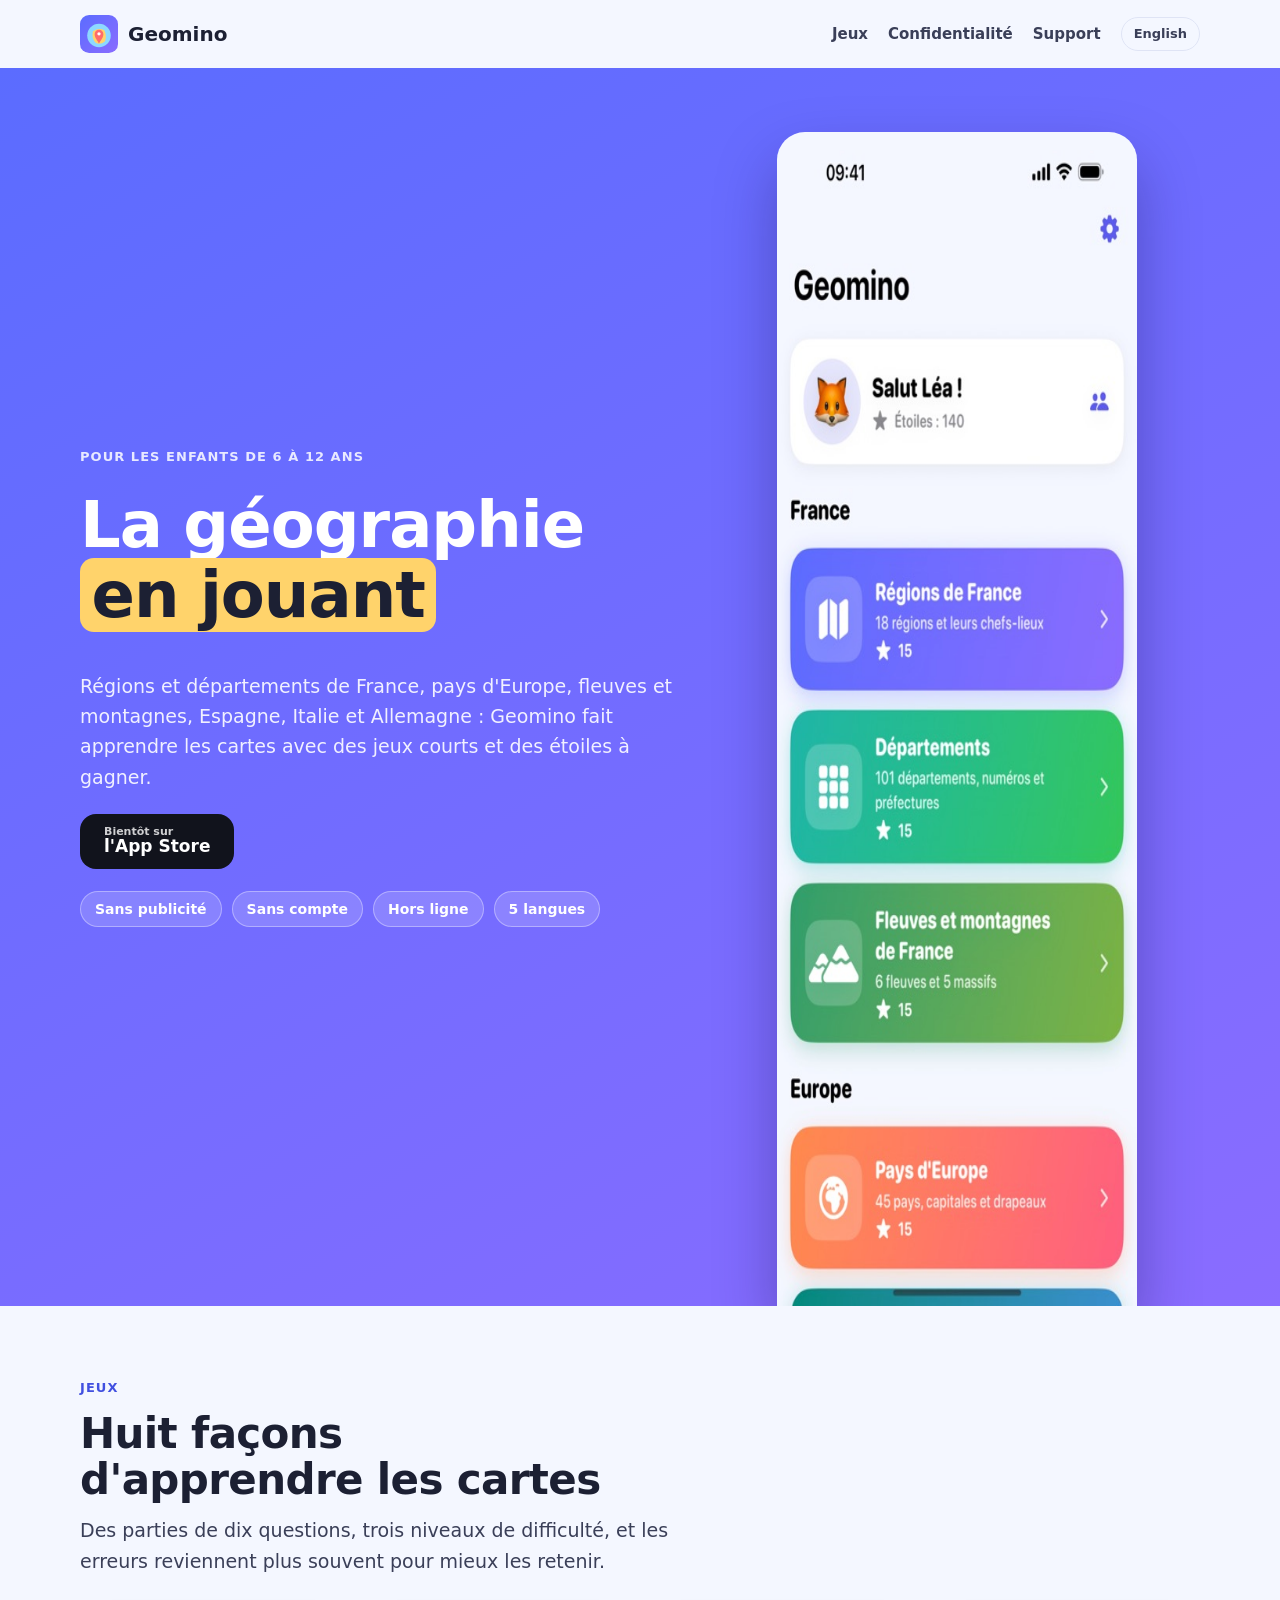
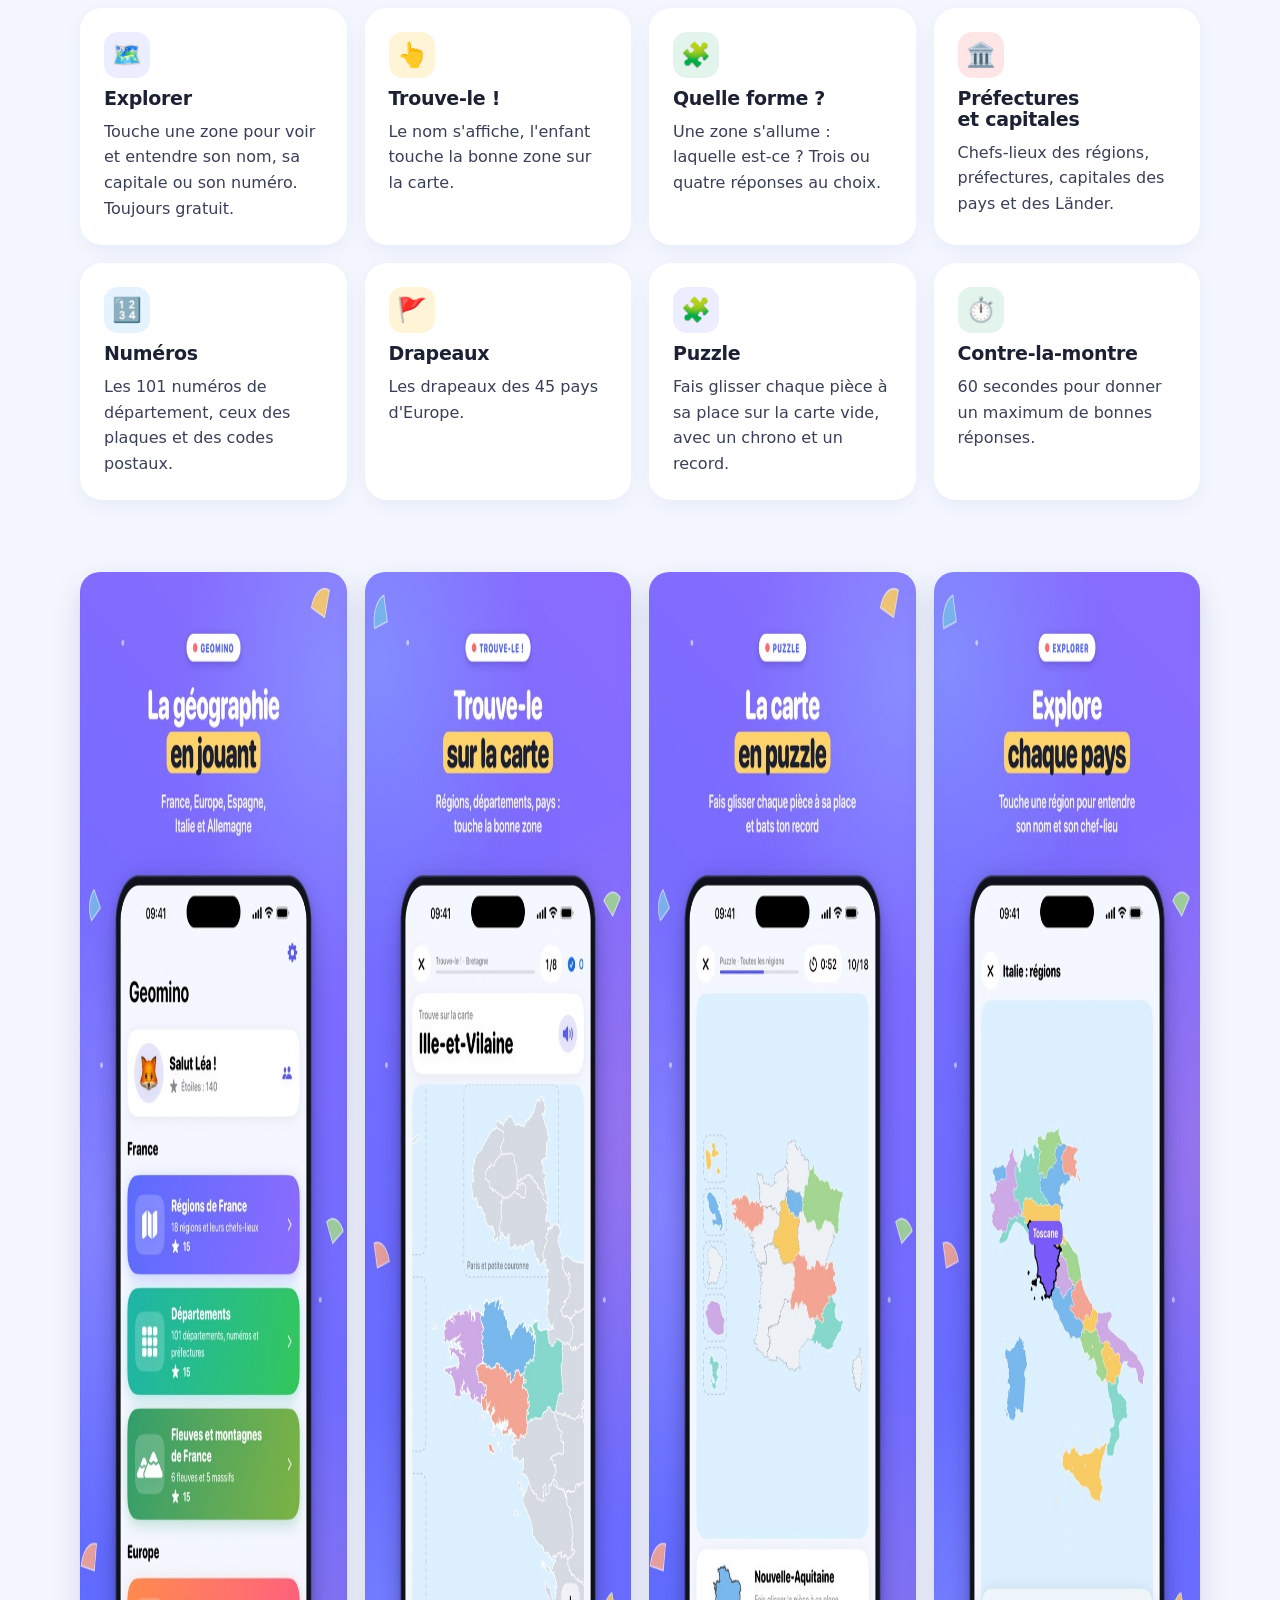
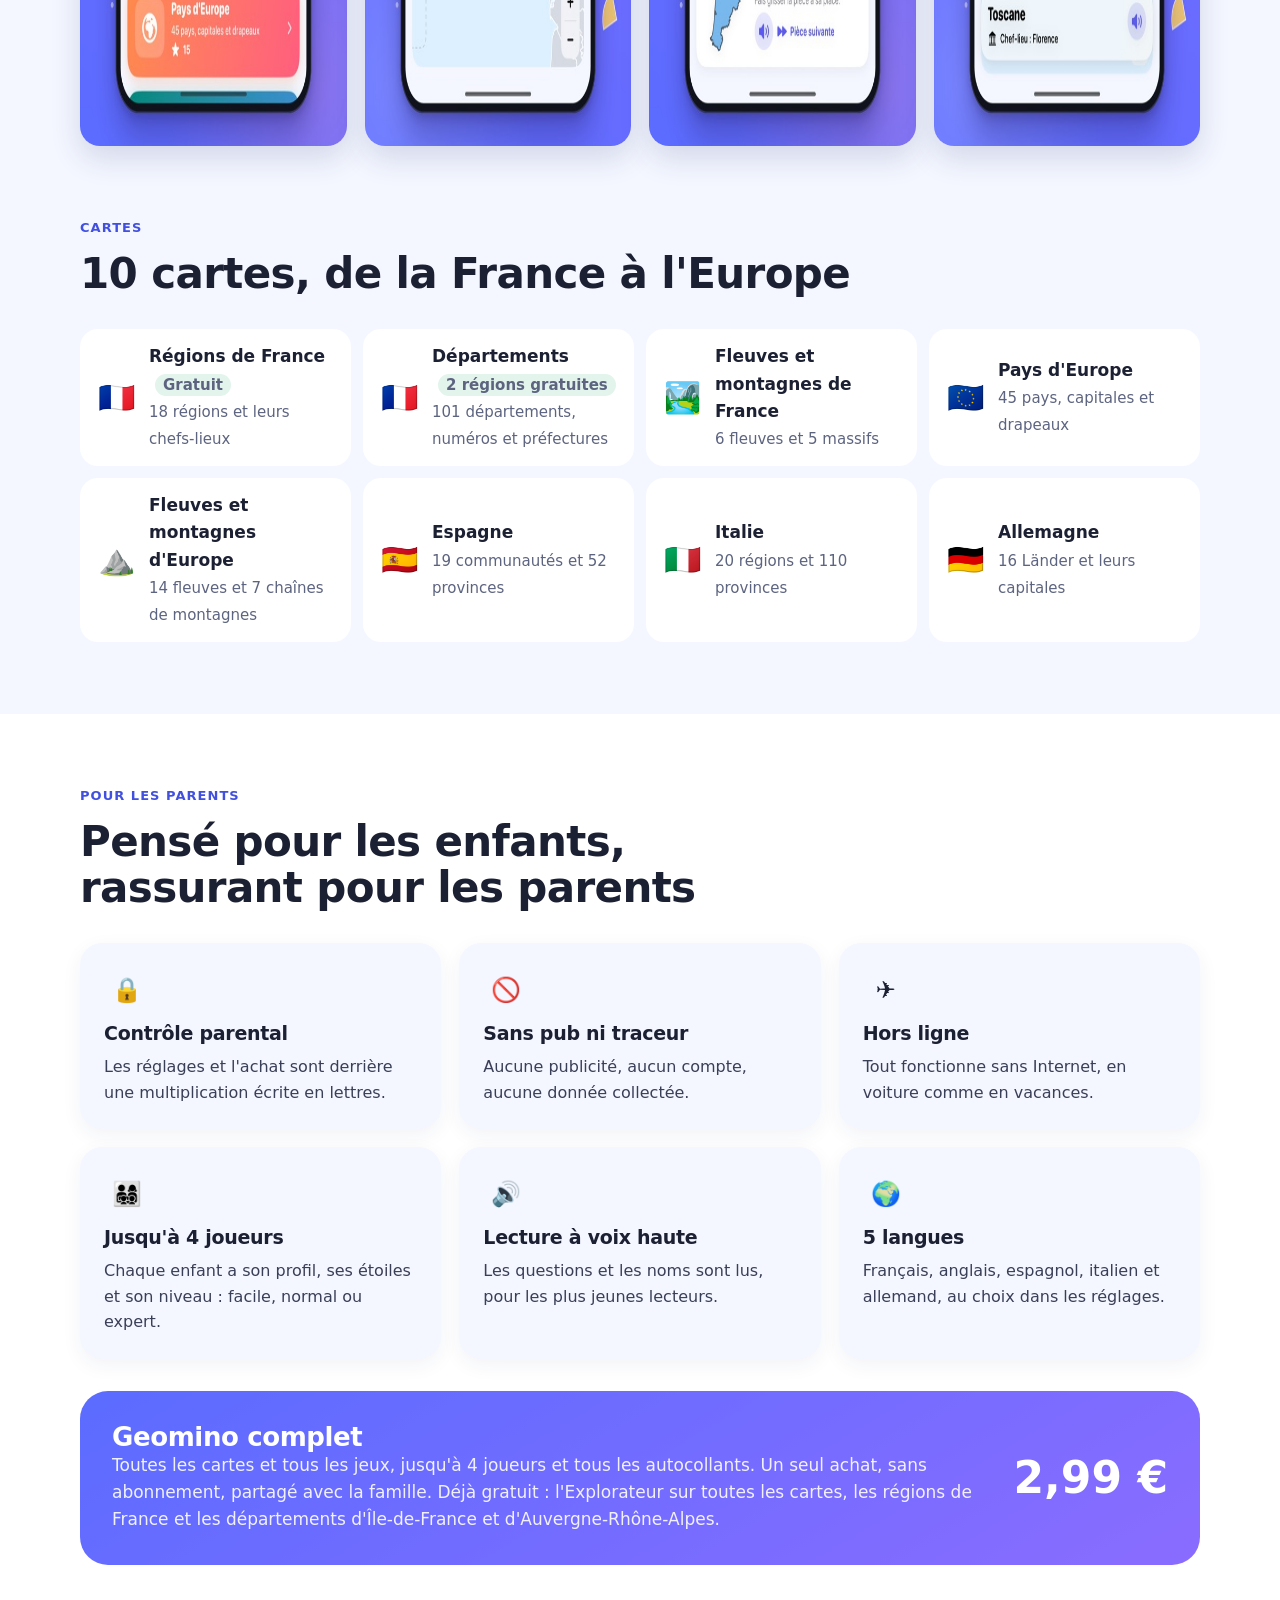
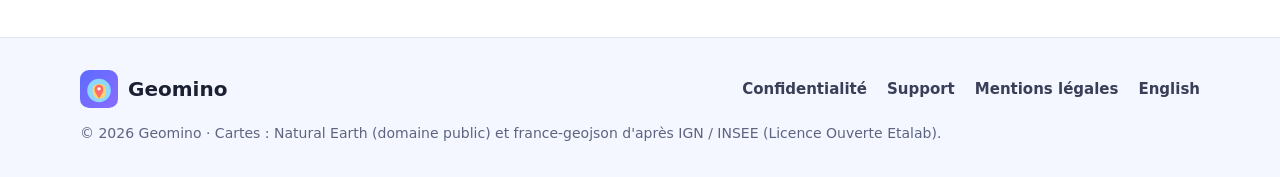
==== index.html @ 77893e85 "Geomino website: home, privacy policy and support (FR + EN)" ====
<!doctype html>
<html lang="fr">
<head>
  <meta charset="utf-8">
  <meta name="viewport" content="width=device-width, initial-scale=1">
  <title>Geomino — La géographie en jouant</title>
  <meta name="description" content="Geomino, le jeu de géographie pour les enfants de 6 à 12 ans : régions, départements, pays d'Europe, fleuves et montagnes. Sans publicité, sans compte, hors ligne.">
  <meta name="theme-color" content="#5B6CFF">
  <link rel="icon" href="./assets/favicon.svg" type="image/svg+xml">
  <link rel="canonical" href="https://sofienazzouz.github.io/geomino-website/">
  <link rel="alternate" hreflang="en" href="https://sofienazzouz.github.io/geomino-website/en/">
  <link rel="stylesheet" href="./styles.css">
</head>
<body>
<a class="skip" href="#contenu">Aller au contenu</a>
<header class="site-header">
  <div class="wrap">
    <a class="brand" href="./"><svg class="logo" viewBox="0 0 100 100" aria-hidden="true"><defs><linearGradient id="g1" x1="0" y1="0" x2="1" y2="1"><stop offset="0" stop-color="#5B6CFF"/><stop offset="1" stop-color="#8A6CFF"/></linearGradient></defs><rect width="100" height="100" rx="24" fill="url(#g1)"/><circle cx="50" cy="54" r="31" fill="#8DD8FF"/><path d="M34 43 Q49 33 64 40 Q71 54 66 69 Q55 79 42 74 Q30 63 34 43Z" fill="#FFD36B"/><path d="M50 75 C46 67 38.5 60.5 38.5 50 A11.5 11.5 0 1 1 61.5 50 C61.5 60.5 54 67 50 75Z" fill="#FF6B6B"/><circle cx="50" cy="49.5" r="4.3" fill="#fff"/></svg>Geomino</a>
    <nav class="site-nav" aria-label="Navigation principale">
      <a href="./#jeux">Jeux</a>
      <a href="./privacy/">Confidentialité</a>
      <a href="./support/">Support</a>
      <a class="lang" href="./en/" hreflang="en" lang="en">English</a>
    </nav>
  </div>
</header>
<main id="contenu">
<section class="hero">
  <div class="wrap">
    <div class="hero-text">
      <p class="eyebrow" style="color:#fff;opacity:.85">Pour les enfants de 6 à 12 ans</p>
      <h1>La géographie <mark>en jouant</mark></h1>
      <p class="lead">Régions et départements de France, pays d'Europe, fleuves et montagnes, Espagne, Italie et Allemagne : Geomino fait apprendre les cartes avec des jeux courts et des étoiles à gagner.</p>
      <!-- TODO: after the release, replace with <a class="btn btn-store" href="https://apps.apple.com/app/id6835195947"> -->
      <span class="btn btn-store"><span><small>Bientôt sur</small>l'App Store</span></span>
      <div class="badges"><span class="badge">Sans publicité</span><span class="badge">Sans compte</span><span class="badge">Hors ligne</span><span class="badge">5 langues</span></div>
    </div>
    <div class="hero-shot"><img src="./assets/screens/fr-hero.jpg" alt="Écran d'accueil de Geomino avec les cartes de France et d'Europe" width="540" height="1174"></div>
  </div>
</section>
<section class="section" id="jeux">
  <div class="wrap">
    <div class="section-head"><p class="eyebrow">Jeux</p><h2>Huit façons d'apprendre les cartes</h2>
      <p class="lead">Des parties de dix questions, trois niveaux de difficulté, et les erreurs reviennent plus souvent pour mieux les retenir.</p></div>
    <div class="grid"><div class="card"><span class="icon" style="background:#ECEEFF" aria-hidden="true">🗺️</span><h3>Explorer</h3><p>Touche une zone pour voir et entendre son nom, sa capitale ou son numéro. Toujours gratuit.</p></div><div class="card"><span class="icon" style="background:#FFF4D6" aria-hidden="true">👆</span><h3>Trouve-le !</h3><p>Le nom s'affiche, l'enfant touche la bonne zone sur la carte.</p></div><div class="card"><span class="icon" style="background:#E3F4EC" aria-hidden="true">🧩</span><h3>Quelle forme ?</h3><p>Une zone s'allume : laquelle est-ce ? Trois ou quatre réponses au choix.</p></div><div class="card"><span class="icon" style="background:#FFE6E6" aria-hidden="true">🏛️</span><h3>Préfectures et capitales</h3><p>Chefs-lieux des régions, préfectures, capitales des pays et des Länder.</p></div><div class="card"><span class="icon" style="background:#E5F3FF" aria-hidden="true">🔢</span><h3>Numéros</h3><p>Les 101 numéros de département, ceux des plaques et des codes postaux.</p></div><div class="card"><span class="icon" style="background:#FFF4D6" aria-hidden="true">🚩</span><h3>Drapeaux</h3><p>Les drapeaux des 45 pays d'Europe.</p></div><div class="card"><span class="icon" style="background:#ECEEFF" aria-hidden="true">🧩</span><h3>Puzzle</h3><p>Fais glisser chaque pièce à sa place sur la carte vide, avec un chrono et un record.</p></div><div class="card"><span class="icon" style="background:#E3F4EC" aria-hidden="true">⏱️</span><h3>Contre-la-montre</h3><p>60 secondes pour donner un maximum de bonnes réponses.</p></div></div>
  </div>
</section>
<section class="section" style="padding-top:0">
  <div class="wrap">
    <div class="shots"><img src="./assets/screens/fr-01-home.jpg" alt="Accueil" width="540" height="1174" loading="lazy"><img src="./assets/screens/fr-02-find.jpg" alt="Jeu Trouve-le ! sur la Bretagne" width="540" height="1174" loading="lazy"><img src="./assets/screens/fr-04-puzzle.jpg" alt="Puzzle des régions de France" width="540" height="1174" loading="lazy"><img src="./assets/screens/fr-05-explore.jpg" alt="Explorer l'Italie : la Toscane et son chef-lieu" width="540" height="1174" loading="lazy"></div>
  </div>
</section>
<section class="section" style="padding-top:0">
  <div class="wrap">
    <div class="section-head"><p class="eyebrow">Cartes</p><h2>10 cartes, de la France à l'Europe</h2></div>
    <div class="maps"><div class="map"><span class="flag" aria-hidden="true">🇫🇷</span><div><strong>Régions de France <span class=free>Gratuit</span></strong><span>18 régions et leurs chefs-lieux</span></div></div><div class="map"><span class="flag" aria-hidden="true">🇫🇷</span><div><strong>Départements <span class=free>2 régions gratuites</span></strong><span>101 départements, numéros et préfectures</span></div></div><div class="map"><span class="flag" aria-hidden="true">🏞️</span><div><strong>Fleuves et montagnes de France</strong><span>6 fleuves et 5 massifs</span></div></div><div class="map"><span class="flag" aria-hidden="true">🇪🇺</span><div><strong>Pays d'Europe</strong><span>45 pays, capitales et drapeaux</span></div></div><div class="map"><span class="flag" aria-hidden="true">⛰️</span><div><strong>Fleuves et montagnes d'Europe</strong><span>14 fleuves et 7 chaînes de montagnes</span></div></div><div class="map"><span class="flag" aria-hidden="true">🇪🇸</span><div><strong>Espagne</strong><span>19 communautés et 52 provinces</span></div></div><div class="map"><span class="flag" aria-hidden="true">🇮🇹</span><div><strong>Italie</strong><span>20 régions et 110 provinces</span></div></div><div class="map"><span class="flag" aria-hidden="true">🇩🇪</span><div><strong>Allemagne</strong><span>16 Länder et leurs capitales</span></div></div></div>
  </div>
</section>
<section class="section parents" id="parents">
  <div class="wrap">
    <div class="section-head"><p class="eyebrow">Pour les parents</p><h2>Pensé pour les enfants, rassurant pour les parents</h2></div>
    <div class="grid grid-3"><div class="card" style="background:var(--bg)"><span class="icon" aria-hidden="true">🔒</span><h3>Contrôle parental</h3><p>Les réglages et l'achat sont derrière une multiplication écrite en lettres.</p></div><div class="card" style="background:var(--bg)"><span class="icon" aria-hidden="true">🚫</span><h3>Sans pub ni traceur</h3><p>Aucune publicité, aucun compte, aucune donnée collectée.</p></div><div class="card" style="background:var(--bg)"><span class="icon" aria-hidden="true">✈️</span><h3>Hors ligne</h3><p>Tout fonctionne sans Internet, en voiture comme en vacances.</p></div><div class="card" style="background:var(--bg)"><span class="icon" aria-hidden="true">👨‍👩‍👧‍👦</span><h3>Jusqu'à 4 joueurs</h3><p>Chaque enfant a son profil, ses étoiles et son niveau : facile, normal ou expert.</p></div><div class="card" style="background:var(--bg)"><span class="icon" aria-hidden="true">🔊</span><h3>Lecture à voix haute</h3><p>Les questions et les noms sont lus, pour les plus jeunes lecteurs.</p></div><div class="card" style="background:var(--bg)"><span class="icon" aria-hidden="true">🌍</span><h3>5 langues</h3><p>Français, anglais, espagnol, italien et allemand, au choix dans les réglages.</p></div></div>
    <div class="price">
      <div><h3 style="font-size:26px">Geomino complet</h3><p>Toutes les cartes et tous les jeux, jusqu'à 4 joueurs et tous les autocollants. Un seul achat, sans abonnement, partagé avec la famille. Déjà gratuit : l'Explorateur sur toutes les cartes, les régions de France et les départements d'Île-de-France et d'Auvergne-Rhône-Alpes.</p></div>
      <strong>2,99 €</strong>
    </div>
  </div>
</section>
</main>
<footer class="footer">
  <div class="wrap">
    <a class="brand" href="./"><svg class="logo" viewBox="0 0 100 100" aria-hidden="true"><defs><linearGradient id="g2" x1="0" y1="0" x2="1" y2="1"><stop offset="0" stop-color="#5B6CFF"/><stop offset="1" stop-color="#8A6CFF"/></linearGradient></defs><rect width="100" height="100" rx="24" fill="url(#g2)"/><circle cx="50" cy="54" r="31" fill="#8DD8FF"/><path d="M34 43 Q49 33 64 40 Q71 54 66 69 Q55 79 42 74 Q30 63 34 43Z" fill="#FFD36B"/><path d="M50 75 C46 67 38.5 60.5 38.5 50 A11.5 11.5 0 1 1 61.5 50 C61.5 60.5 54 67 50 75Z" fill="#FF6B6B"/><circle cx="50" cy="49.5" r="4.3" fill="#fff"/></svg>Geomino</a>
    <nav aria-label="Liens de bas de page">
      <a href="./privacy/">Confidentialité</a>
      <a href="./support/">Support</a>
      <a href="./support/#mentions">Mentions légales</a>
      <a href="./en/" hreflang="en" lang="en">English</a>
    </nav>
    <p class="disclaimer">© 2026 Geomino · Cartes : Natural Earth (domaine public) et france-geojson d'après IGN / INSEE (Licence Ouverte Etalab).</p>
  </div>
</footer>
</body>
</html>
---- styles.css ----
/* Geomino — same colours as the app (Theme.swift, SplashView.swift): purple gradient, sky-blue globe,
   yellow land, red pin. System rounded font (like the app's .fontDesign(.rounded)): no web font, no third party. */
:root {
  --bg: #F4F7FF;
  --surface: #FFFFFF;
  --border: #DFE4F5;
  --text: #1C2033;
  --body: #3A3F58;
  --muted: #5D6480;
  --purple: #5B6CFF;
  --purple-2: #8A6CFF;
  --purple-text: #4150E0;
  --purple-soft: #ECEEFF;
  --sky: #8DD8FF;
  --land: #FFD36B;
  --pin: #FF6B6B;
  --green: #A2D691;
  --radius: 22px;
  --font: ui-rounded, "SF Pro Rounded", "Nunito", "Varela Round", system-ui, -apple-system, "Segoe UI", sans-serif;
  color-scheme: light;
}

* { box-sizing: border-box; }
html { scroll-behavior: smooth; -webkit-text-size-adjust: 100%; }
body { margin: 0; background: var(--bg); color: var(--text); font-family: var(--font); font-size: 17px; line-height: 1.6; }
img, svg { display: block; max-width: 100%; }
a { color: var(--purple-text); text-underline-offset: 3px; }
a:hover { color: var(--text); }
:focus-visible { outline: 3px solid var(--purple); outline-offset: 3px; border-radius: 6px; }
@media (prefers-reduced-motion: reduce) { html { scroll-behavior: auto; } }

.wrap { width: min(1120px, 100% - 32px); margin-inline: auto; }
.skip { position: absolute; left: -999px; top: 8px; background: var(--surface); padding: 8px 14px; border-radius: 10px; z-index: 10; }
.skip:focus { left: 16px; }

h1, h2, h3 { line-height: 1.1; letter-spacing: -0.015em; margin: 0; text-wrap: balance; font-weight: 800; }
h1 { font-size: clamp(38px, 6vw, 64px); }
h2 { font-size: clamp(28px, 4vw, 42px); }
h3 { font-size: 19px; }
p { margin: 0; }
.eyebrow { font-size: 13px; font-weight: 800; letter-spacing: 0.08em; text-transform: uppercase; color: var(--purple-text); }
.lead { font-size: 19px; color: var(--body); max-width: 34em; }
.muted { color: var(--muted); }

/* Header */
.site-header { position: sticky; top: 0; z-index: 5; background: rgba(244, 247, 255, 0.94); backdrop-filter: blur(10px); }
.site-header .wrap { min-height: 68px; display: flex; align-items: center; gap: 16px; flex-wrap: wrap; }
.brand { display: inline-flex; align-items: center; gap: 10px; font-weight: 800; font-size: 20px; color: var(--text); text-decoration: none; }
.brand:hover { color: var(--text); }
.logo { width: 38px; height: 38px; flex: none; }
.site-nav { display: flex; gap: 4px 20px; align-items: center; margin-left: auto; flex-wrap: wrap; }
.site-nav a { color: var(--body); text-decoration: none; font-size: 15px; font-weight: 700; padding: 10px 0; }
.site-nav a:hover, .site-nav a[aria-current="page"] { color: var(--text); text-decoration: underline; text-decoration-color: var(--land); text-decoration-thickness: 4px; text-underline-offset: 6px; }
.site-nav a.lang { border: 1px solid var(--border); border-radius: 999px; padding: 6px 12px; font-size: 13px; }
.site-nav a.lang:hover { text-decoration: none; background: var(--surface); }

/* Hero: the purple of the app icon */
.hero { background: linear-gradient(150deg, var(--purple), var(--purple-2)); color: #fff; overflow: hidden; }
.hero .wrap { display: grid; grid-template-columns: 1.1fr 0.9fr; gap: 40px; align-items: center; padding-block: 64px 0; }
.hero h1 { color: #fff; }
.hero h1 mark { background: var(--land); color: var(--text); border-radius: 14px; padding: 0 0.18em; box-decoration-break: clone; -webkit-box-decoration-break: clone; }
.hero .lead { color: rgba(255, 255, 255, 0.9); margin-top: 18px; }
.hero-text { display: flex; flex-direction: column; gap: 22px; padding-bottom: 64px; min-width: 0; }
.hero-shot { align-self: end; justify-self: center; width: min(360px, 100%); }
.hero-shot img { border-radius: 28px 28px 0 0; box-shadow: 0 30px 60px rgba(26, 18, 80, 0.35); }
.badges { display: flex; flex-wrap: wrap; gap: 10px; }
.badge { background: rgba(255, 255, 255, 0.16); border: 1px solid rgba(255, 255, 255, 0.35); border-radius: 999px; padding: 6px 14px; font-size: 14px; font-weight: 700; }

.btn { display: inline-flex; align-items: center; justify-content: center; gap: 10px; min-height: 52px; padding: 12px 24px; border-radius: 16px; font-weight: 800; font-size: 17px; text-decoration: none; border: 0; }
.btn-store { background: #11131C; color: #fff; align-self: flex-start; }
.btn-store small { display: block; font-size: 11px; font-weight: 600; opacity: 0.8; line-height: 1; }
.btn-store span { line-height: 1.15; text-align: left; }
.btn-store:hover { color: #fff; background: #000; }
.btn-primary { background: var(--purple); color: #fff; }
.btn-primary:hover { background: var(--purple-text); color: #fff; }

/* Sections */
.section { padding-block: 72px; }
.section-head { display: flex; flex-direction: column; gap: 12px; margin-bottom: 32px; max-width: 46em; }
.grid { display: grid; gap: 18px; grid-template-columns: repeat(auto-fill, minmax(240px, 1fr)); }
.grid-3 { grid-template-columns: repeat(auto-fill, minmax(300px, 1fr)); }
.card { background: var(--surface); border-radius: var(--radius); padding: 24px; display: flex; flex-direction: column; gap: 10px; box-shadow: 0 6px 20px rgba(40, 50, 120, 0.06); min-width: 0; }
.card .icon { width: 46px; height: 46px; border-radius: 14px; display: grid; place-items: center; font-size: 24px; }
.card p { color: var(--body); font-size: 16px; }

.maps { display: grid; gap: 12px; grid-template-columns: repeat(auto-fill, minmax(260px, 1fr)); }
.map { display: flex; gap: 14px; align-items: center; background: var(--surface); border-radius: 18px; padding: 14px 18px; min-width: 0; }
.map .flag { font-size: 30px; flex: none; }
.map strong { display: block; }
.map span { color: var(--muted); font-size: 15px; }
.free { font-size: 12px; font-weight: 800; color: #17603F; background: #E3F4EC; border-radius: 999px; padding: 2px 8px; margin-left: 6px; white-space: nowrap; }

.shots { display: grid; gap: 18px; grid-template-columns: repeat(4, 1fr); }
.shots img { border-radius: 20px; box-shadow: 0 12px 30px rgba(40, 50, 120, 0.16); }

.parents { background: var(--surface); }
.price { display: grid; grid-template-columns: 1fr auto; gap: 24px; align-items: center; background: linear-gradient(150deg, var(--purple), var(--purple-2)); color: #fff; border-radius: 28px; padding: 32px; margin-top: 32px; }
.price strong { font-size: 44px; line-height: 1; }
.price p { color: rgba(255, 255, 255, 0.9); }

/* Text pages */
.page { padding-block: 48px 72px; max-width: 820px; display: flex; flex-direction: column; gap: 18px; }
.updated { color: var(--muted); font-size: 15px; }
.summary { background: var(--purple-soft); border-radius: var(--radius); padding: 22px 26px; }
.summary ul { margin: 8px 0 0; padding-left: 20px; }
.prose { display: flex; flex-direction: column; gap: 14px; }
.prose h2 { font-size: 24px; margin-top: 18px; }
.prose ul { margin: 0; padding-left: 22px; display: flex; flex-direction: column; gap: 6px; }
.prose p, .prose li { color: var(--body); }
.contact-card { background: var(--surface); border-radius: var(--radius); padding: 26px; display: flex; flex-direction: column; gap: 12px; align-items: flex-start; box-shadow: 0 6px 20px rgba(40, 50, 120, 0.06); }
.faq { display: flex; flex-direction: column; gap: 10px; }
.faq details { background: var(--surface); border-radius: 16px; padding: 14px 20px; }
.faq summary { cursor: pointer; font-weight: 800; }
.faq details p { margin-top: 10px; }

/* Footer */
.footer { border-top: 1px solid var(--border); padding-block: 32px; }
.footer .wrap { display: flex; flex-wrap: wrap; gap: 14px 28px; align-items: center; }
.footer nav { display: flex; flex-wrap: wrap; gap: 8px 20px; margin-left: auto; }
.footer nav a { color: var(--body); font-weight: 700; font-size: 15px; text-decoration: none; }
.footer nav a:hover { text-decoration: underline; }
.footer .disclaimer { width: 100%; color: var(--muted); font-size: 14px; }

@media (max-width: 860px) {
  .hero .wrap { grid-template-columns: 1fr; padding-top: 44px; }
  .hero-text { padding-bottom: 0; }
  .hero-shot { width: min(300px, 100%); }
  .shots { grid-template-columns: repeat(2, 1fr); }
  .price { grid-template-columns: 1fr; }
}
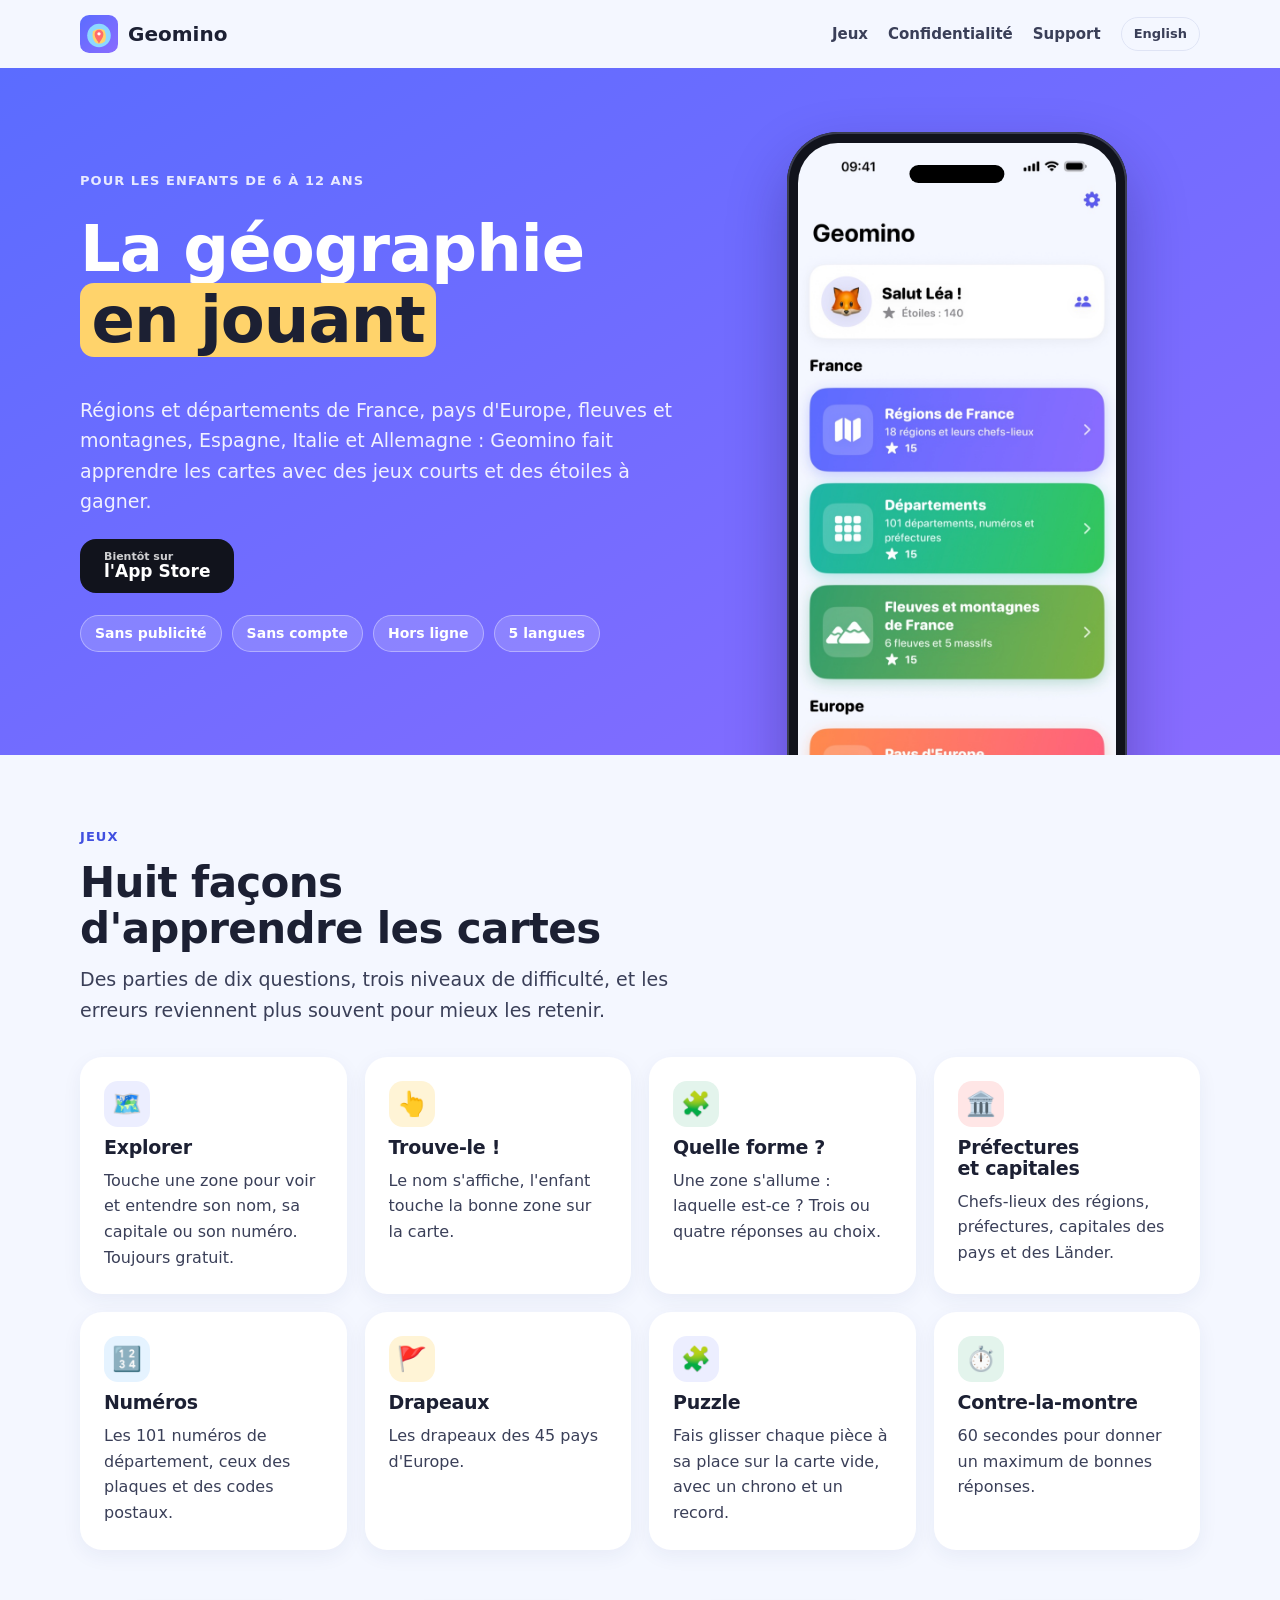
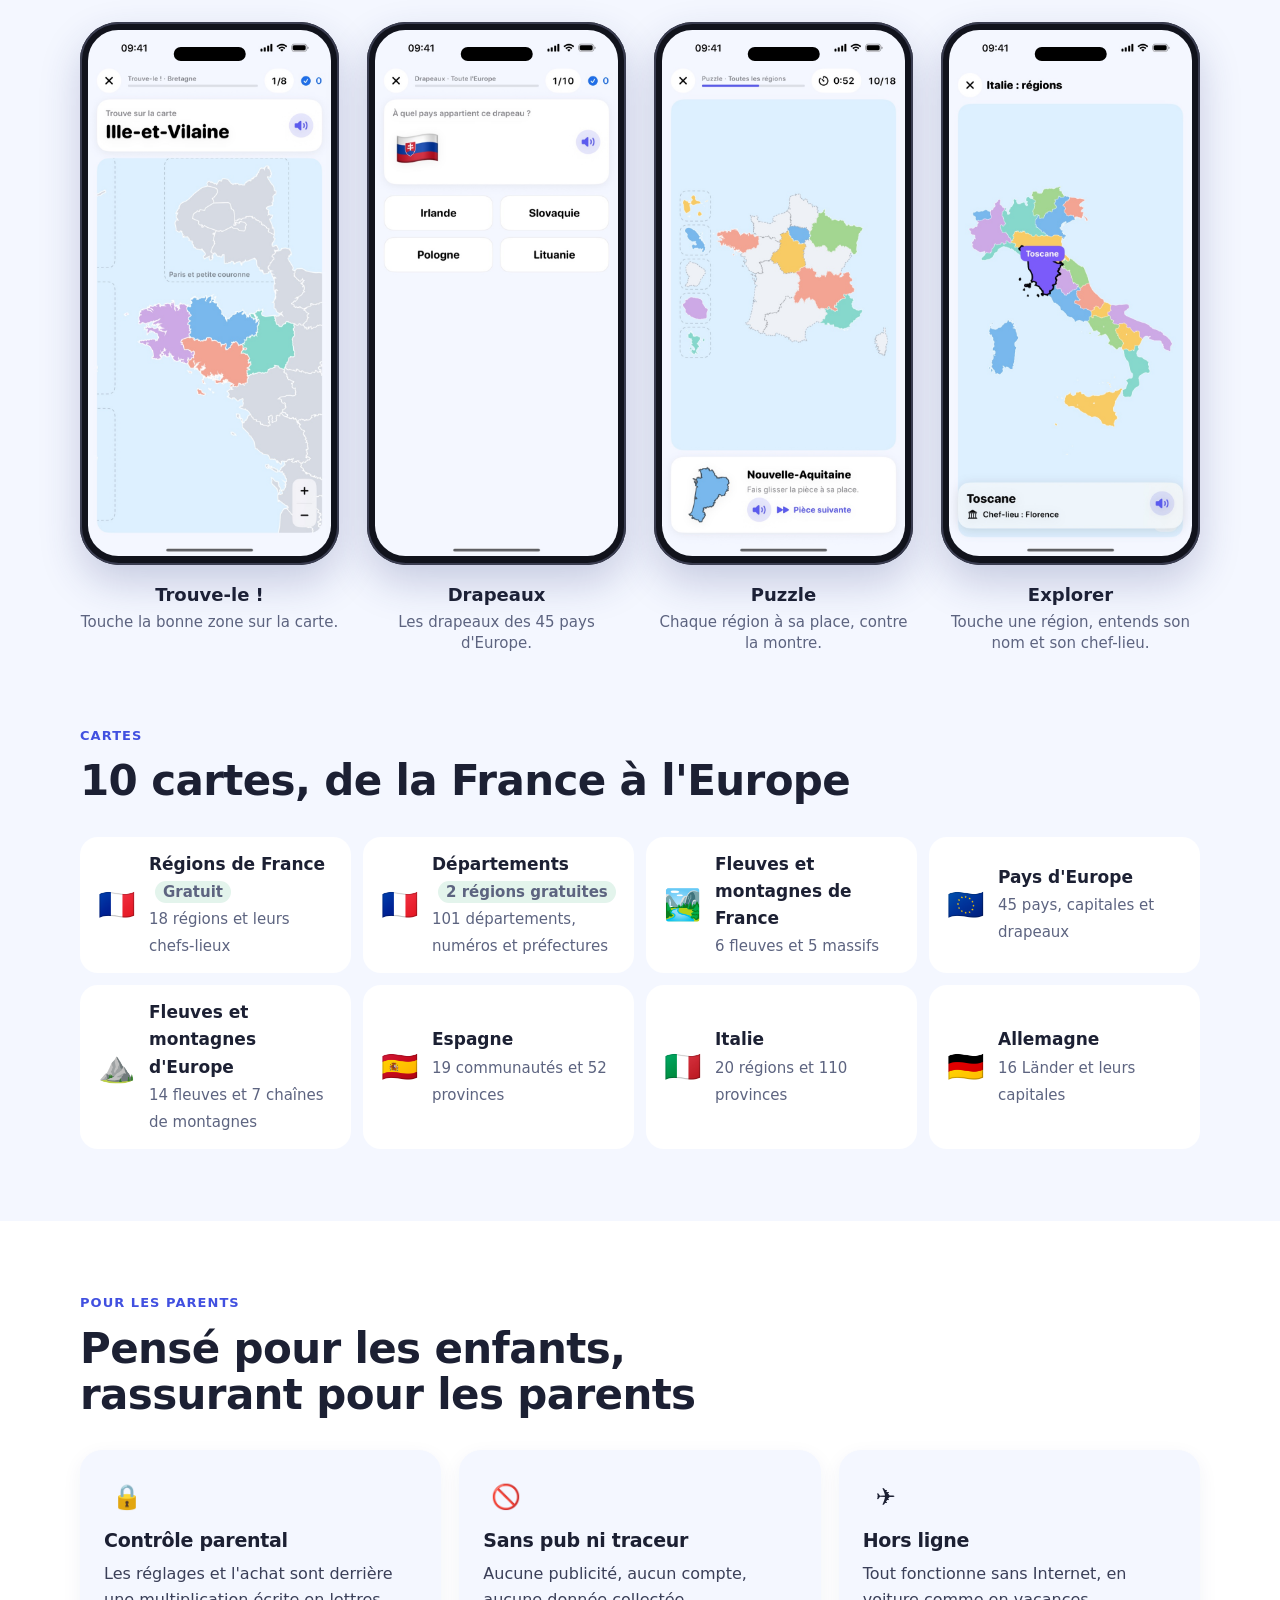
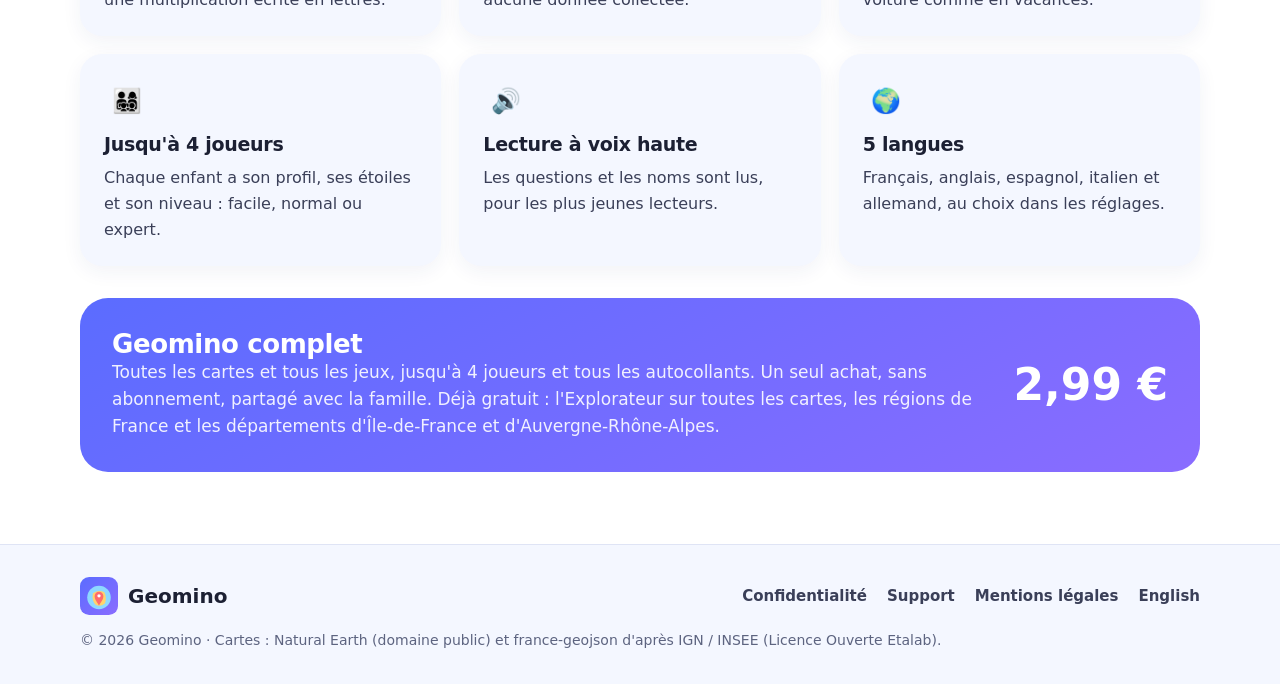
==== commit 930b3aeb: "Sharper screenshots: full-resolution app screens (720 px, Retina) in CSS phone frames with HTML capt" ====
--- a/index.html
+++ b/index.html
@@ -35,7 +35,7 @@
       <span class="btn btn-store"><span><small>Bientôt sur</small>l'App Store</span></span>
       <div class="badges"><span class="badge">Sans publicité</span><span class="badge">Sans compte</span><span class="badge">Hors ligne</span><span class="badge">5 langues</span></div>
     </div>
-    <div class="hero-shot"><img src="./assets/screens/fr-hero.jpg" alt="Écran d'accueil de Geomino avec les cartes de France et d'Europe" width="540" height="1174"></div>
+    <div class="hero-shot"><div class="device"><img src="./assets/screens/fr-01-home.jpg" alt="Écran d'accueil de Geomino avec les cartes de France et d'Europe" width="720" height="1564"></div></div>
   </div>
 </section>
 <section class="section" id="jeux">
@@ -47,7 +47,7 @@
 </section>
 <section class="section" style="padding-top:0">
   <div class="wrap">
-    <div class="shots"><img src="./assets/screens/fr-01-home.jpg" alt="Accueil" width="540" height="1174" loading="lazy"><img src="./assets/screens/fr-02-find.jpg" alt="Jeu Trouve-le ! sur la Bretagne" width="540" height="1174" loading="lazy"><img src="./assets/screens/fr-04-puzzle.jpg" alt="Puzzle des régions de France" width="540" height="1174" loading="lazy"><img src="./assets/screens/fr-05-explore.jpg" alt="Explorer l'Italie : la Toscane et son chef-lieu" width="540" height="1174" loading="lazy"></div>
+    <div class="shots"><figure class="shot"><div class="device"><img src="./assets/screens/fr-02-find.jpg" alt="Jeu Trouve-le ! sur la carte de Bretagne" width="720" height="1564" loading="lazy" decoding="async"></div><figcaption><strong>Trouve-le !</strong><span>Touche la bonne zone sur la carte.</span></figcaption></figure><figure class="shot"><div class="device"><img src="./assets/screens/fr-03-flags.jpg" alt="Quiz des drapeaux d'Europe" width="720" height="1564" loading="lazy" decoding="async"></div><figcaption><strong>Drapeaux</strong><span>Les drapeaux des 45 pays d'Europe.</span></figcaption></figure><figure class="shot"><div class="device"><img src="./assets/screens/fr-04-puzzle.jpg" alt="Puzzle des régions de France" width="720" height="1564" loading="lazy" decoding="async"></div><figcaption><strong>Puzzle</strong><span>Chaque région à sa place, contre la montre.</span></figcaption></figure><figure class="shot"><div class="device"><img src="./assets/screens/fr-05-explore.jpg" alt="Explorer l'Italie : la Toscane et son chef-lieu" width="720" height="1564" loading="lazy" decoding="async"></div><figcaption><strong>Explorer</strong><span>Touche une région, entends son nom et son chef-lieu.</span></figcaption></figure></div>
   </div>
 </section>
 <section class="section" style="padding-top:0">
--- a/styles.css
+++ b/styles.css
@@ -61,8 +61,12 @@
 .hero h1 mark { background: var(--land); color: var(--text); border-radius: 14px; padding: 0 0.18em; box-decoration-break: clone; -webkit-box-decoration-break: clone; }
 .hero .lead { color: rgba(255, 255, 255, 0.9); margin-top: 18px; }
 .hero-text { display: flex; flex-direction: column; gap: 22px; padding-bottom: 64px; min-width: 0; }
-.hero-shot { align-self: end; justify-self: center; width: min(360px, 100%); }
-.hero-shot img { border-radius: 28px 28px 0 0; box-shadow: 0 30px 60px rgba(26, 18, 80, 0.35); }
+.hero-shot { align-self: end; justify-self: center; width: min(340px, 100%); margin-bottom: -90px; }
+
+/* An iPhone drawn in CSS around a real 1320 × 2868 capture (shown at 720 px wide, sharp on Retina screens). */
+.device { position: relative; background: #11131C; border-radius: 15% / 7%; padding: 3.2%; box-shadow: 0 28px 60px rgba(26, 18, 80, 0.32), inset 0 0 0 2px #3A3D50; }
+.device img { width: 100%; height: auto; border-radius: 12.5% / 5.8%; image-rendering: auto; }
+.device::after { content: ""; position: absolute; top: 4.6%; left: 50%; width: 28%; height: 2.6%; transform: translateX(-50%); background: #000; border-radius: 999px; }
 .badges { display: flex; flex-wrap: wrap; gap: 10px; }
 .badge { background: rgba(255, 255, 255, 0.16); border: 1px solid rgba(255, 255, 255, 0.35); border-radius: 999px; padding: 6px 14px; font-size: 14px; font-weight: 700; }
 
@@ -90,8 +94,12 @@
 .map span { color: var(--muted); font-size: 15px; }
 .free { font-size: 12px; font-weight: 800; color: #17603F; background: #E3F4EC; border-radius: 999px; padding: 2px 8px; margin-left: 6px; white-space: nowrap; }
 
-.shots { display: grid; gap: 18px; grid-template-columns: repeat(4, 1fr); }
-.shots img { border-radius: 20px; box-shadow: 0 12px 30px rgba(40, 50, 120, 0.16); }
+.shots { display: grid; gap: 28px; grid-template-columns: repeat(4, 1fr); }
+.shot { margin: 0; display: flex; flex-direction: column; gap: 16px; min-width: 0; }
+.shot .device { box-shadow: 0 18px 40px rgba(40, 50, 120, 0.22), inset 0 0 0 2px #3A3D50; }
+.shot figcaption { display: flex; flex-direction: column; gap: 2px; text-align: center; }
+.shot figcaption strong { font-size: 18px; }
+.shot figcaption span { color: var(--muted); font-size: 15px; line-height: 1.4; }
 
 .parents { background: var(--surface); }
 .price { display: grid; grid-template-columns: 1fr auto; gap: 24px; align-items: center; background: linear-gradient(150deg, var(--purple), var(--purple-2)); color: #fff; border-radius: 28px; padding: 32px; margin-top: 32px; }
@@ -124,7 +132,7 @@
 @media (max-width: 860px) {
   .hero .wrap { grid-template-columns: 1fr; padding-top: 44px; }
   .hero-text { padding-bottom: 0; }
-  .hero-shot { width: min(300px, 100%); }
+  .hero-shot { width: min(260px, 100%); margin-bottom: -60px; }
   .shots { grid-template-columns: repeat(2, 1fr); }
   .price { grid-template-columns: 1fr; }
 }
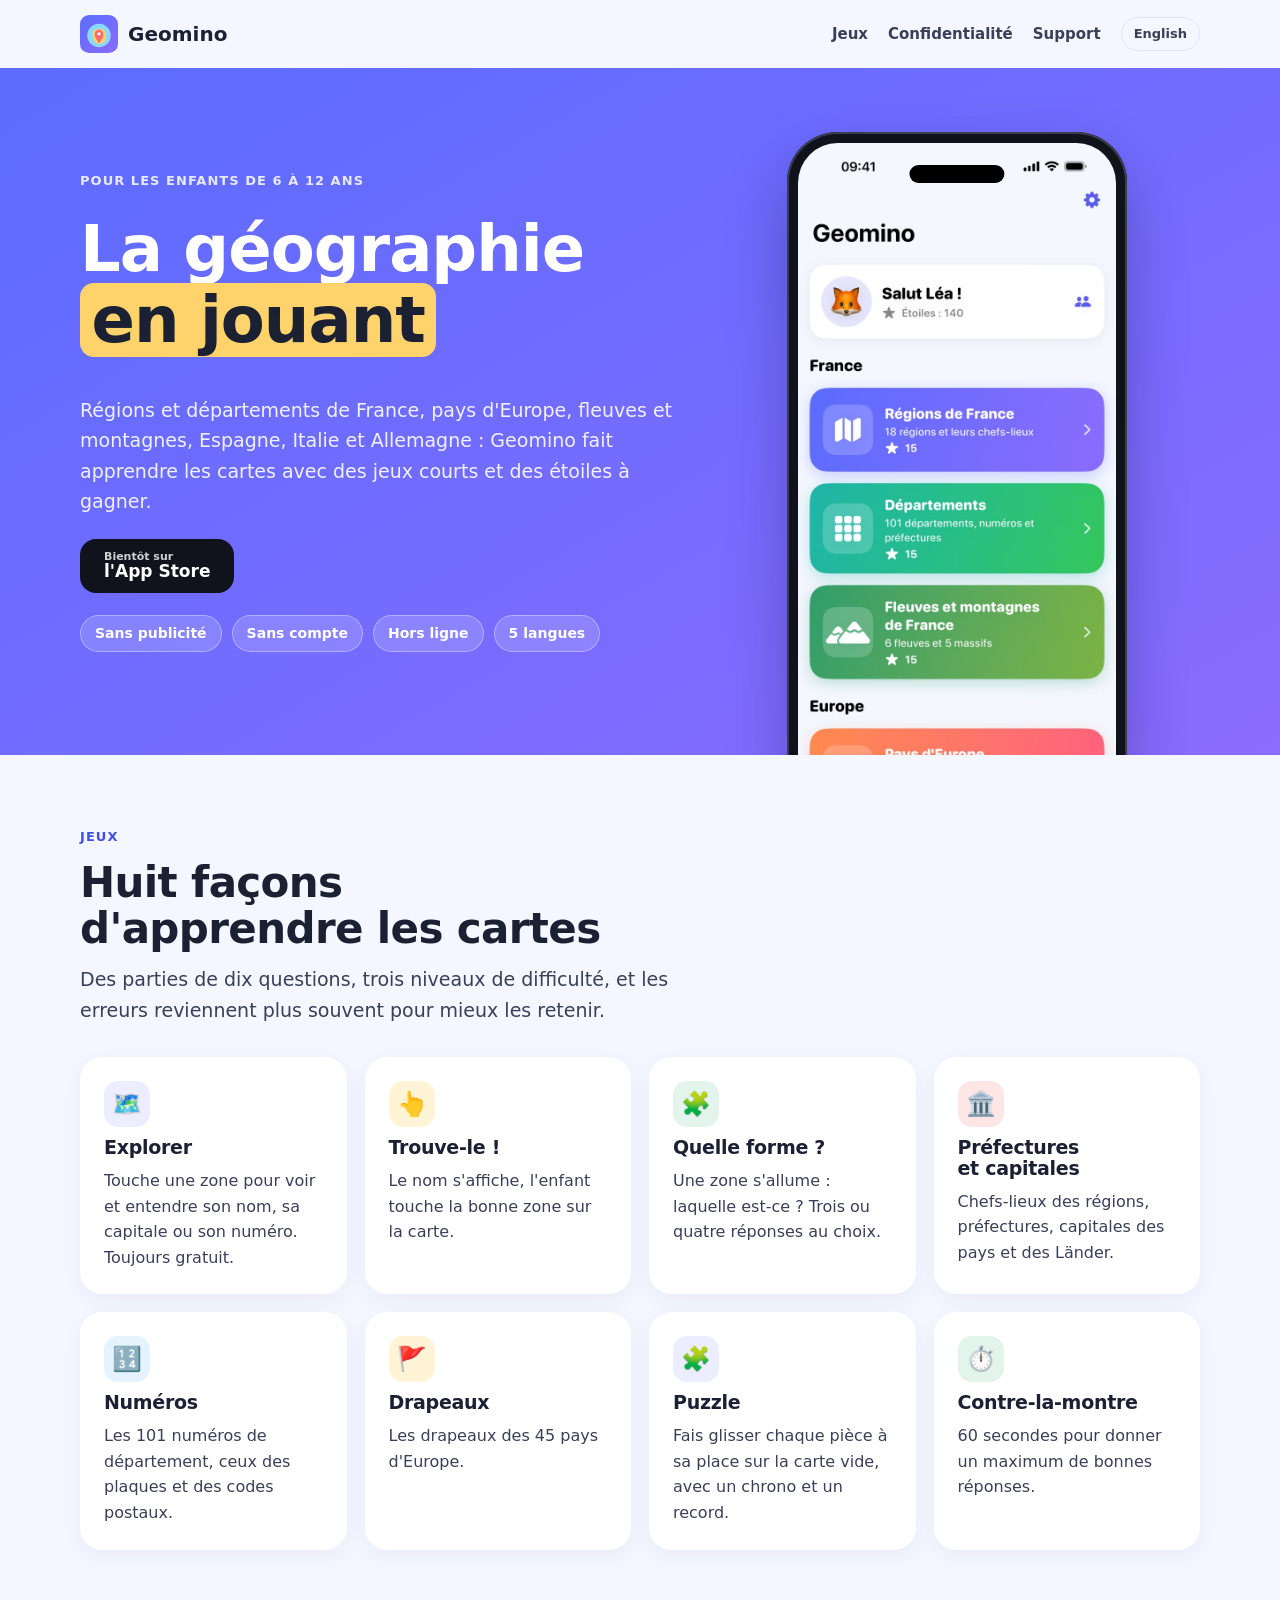
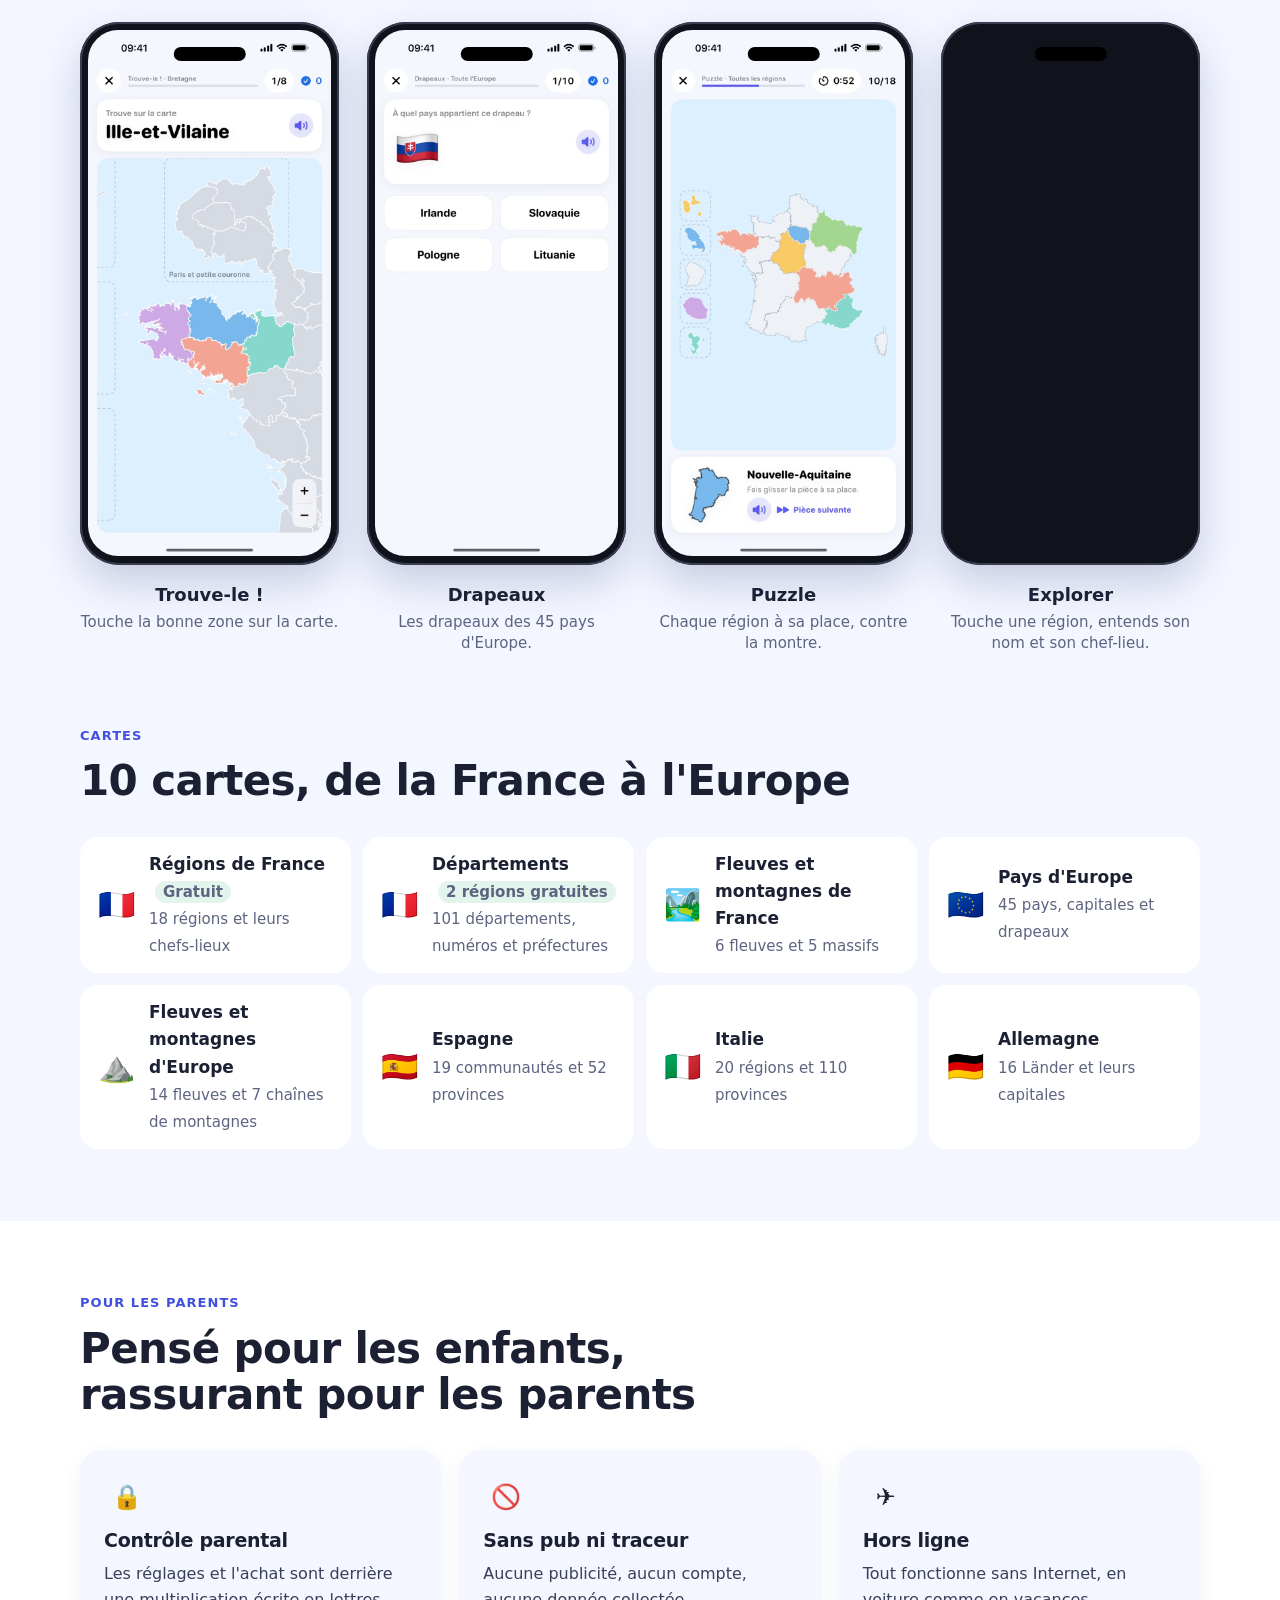
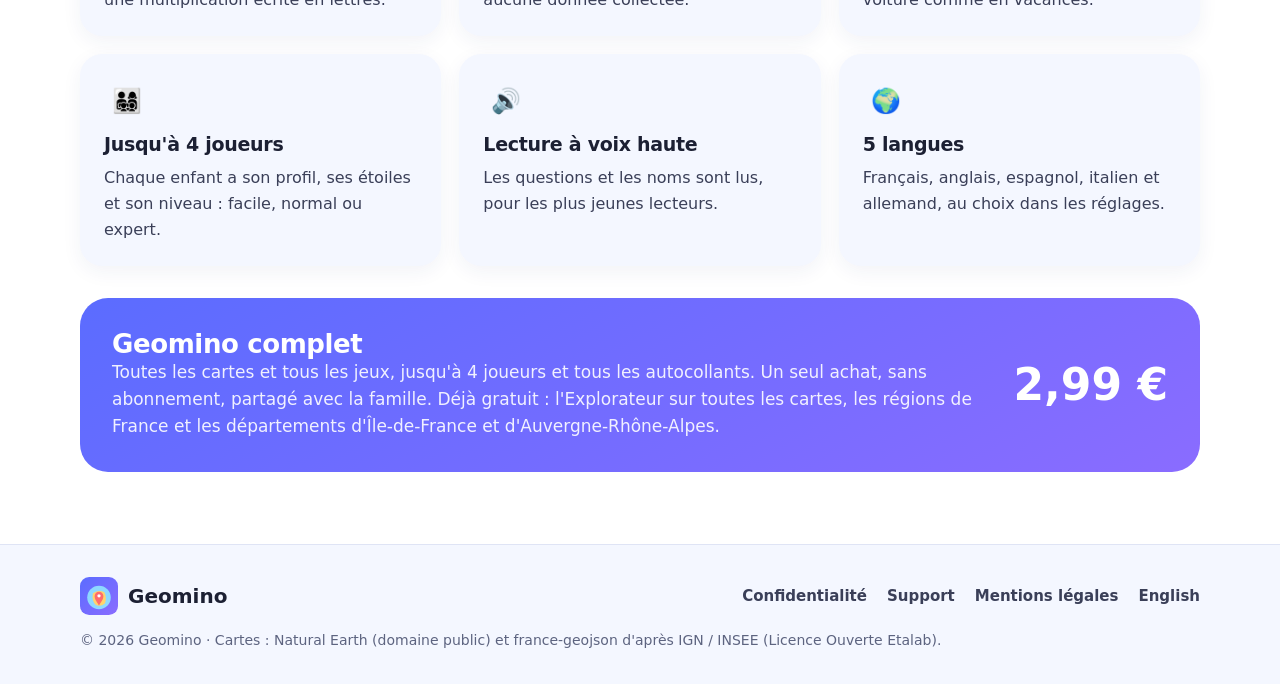
==== commit 4e909c1e: "Full-resolution screenshots: 1320 px AVIF (+720 px, JPEG fallback) with srcset, new file names" ====
--- a/index.html
+++ b/index.html
@@ -35,7 +35,7 @@
       <span class="btn btn-store"><span><small>Bientôt sur</small>l'App Store</span></span>
       <div class="badges"><span class="badge">Sans publicité</span><span class="badge">Sans compte</span><span class="badge">Hors ligne</span><span class="badge">5 langues</span></div>
     </div>
-    <div class="hero-shot"><div class="device"><img src="./assets/screens/fr-01-home.jpg" alt="Écran d'accueil de Geomino avec les cartes de France et d'Europe" width="720" height="1564"></div></div>
+    <div class="hero-shot"><div class="device"><picture><source type="image/avif" srcset="./assets/screens/fr-01-home-720.avif 720w, ./assets/screens/fr-01-home-1320.avif 1320w" sizes="(max-width: 860px) 260px, 340px"><img src="./assets/screens/fr-01-home-1320.jpg" srcset="./assets/screens/fr-01-home-720.jpg 720w, ./assets/screens/fr-01-home-1320.jpg 1320w" sizes="(max-width: 860px) 260px, 340px" alt="Écran d'accueil de Geomino avec les cartes de France et d'Europe" width="1320" height="2868"></picture></div></div>
   </div>
 </section>
 <section class="section" id="jeux">
@@ -47,7 +47,7 @@
 </section>
 <section class="section" style="padding-top:0">
   <div class="wrap">
-    <div class="shots"><figure class="shot"><div class="device"><img src="./assets/screens/fr-02-find.jpg" alt="Jeu Trouve-le ! sur la carte de Bretagne" width="720" height="1564" loading="lazy" decoding="async"></div><figcaption><strong>Trouve-le !</strong><span>Touche la bonne zone sur la carte.</span></figcaption></figure><figure class="shot"><div class="device"><img src="./assets/screens/fr-03-flags.jpg" alt="Quiz des drapeaux d'Europe" width="720" height="1564" loading="lazy" decoding="async"></div><figcaption><strong>Drapeaux</strong><span>Les drapeaux des 45 pays d'Europe.</span></figcaption></figure><figure class="shot"><div class="device"><img src="./assets/screens/fr-04-puzzle.jpg" alt="Puzzle des régions de France" width="720" height="1564" loading="lazy" decoding="async"></div><figcaption><strong>Puzzle</strong><span>Chaque région à sa place, contre la montre.</span></figcaption></figure><figure class="shot"><div class="device"><img src="./assets/screens/fr-05-explore.jpg" alt="Explorer l'Italie : la Toscane et son chef-lieu" width="720" height="1564" loading="lazy" decoding="async"></div><figcaption><strong>Explorer</strong><span>Touche une région, entends son nom et son chef-lieu.</span></figcaption></figure></div>
+    <div class="shots"><figure class="shot"><div class="device"><picture><source type="image/avif" srcset="./assets/screens/fr-02-find-720.avif 720w, ./assets/screens/fr-02-find-1320.avif 1320w" sizes="(max-width: 860px) 45vw, 270px"><img src="./assets/screens/fr-02-find-1320.jpg" srcset="./assets/screens/fr-02-find-720.jpg 720w, ./assets/screens/fr-02-find-1320.jpg 1320w" sizes="(max-width: 860px) 45vw, 270px" alt="Jeu Trouve-le ! sur la carte de Bretagne" width="1320" height="2868" loading="lazy" decoding="async"></picture></div><figcaption><strong>Trouve-le !</strong><span>Touche la bonne zone sur la carte.</span></figcaption></figure><figure class="shot"><div class="device"><picture><source type="image/avif" srcset="./assets/screens/fr-03-flags-720.avif 720w, ./assets/screens/fr-03-flags-1320.avif 1320w" sizes="(max-width: 860px) 45vw, 270px"><img src="./assets/screens/fr-03-flags-1320.jpg" srcset="./assets/screens/fr-03-flags-720.jpg 720w, ./assets/screens/fr-03-flags-1320.jpg 1320w" sizes="(max-width: 860px) 45vw, 270px" alt="Quiz des drapeaux d'Europe" width="1320" height="2868" loading="lazy" decoding="async"></picture></div><figcaption><strong>Drapeaux</strong><span>Les drapeaux des 45 pays d'Europe.</span></figcaption></figure><figure class="shot"><div class="device"><picture><source type="image/avif" srcset="./assets/screens/fr-04-puzzle-720.avif 720w, ./assets/screens/fr-04-puzzle-1320.avif 1320w" sizes="(max-width: 860px) 45vw, 270px"><img src="./assets/screens/fr-04-puzzle-1320.jpg" srcset="./assets/screens/fr-04-puzzle-720.jpg 720w, ./assets/screens/fr-04-puzzle-1320.jpg 1320w" sizes="(max-width: 860px) 45vw, 270px" alt="Puzzle des régions de France" width="1320" height="2868" loading="lazy" decoding="async"></picture></div><figcaption><strong>Puzzle</strong><span>Chaque région à sa place, contre la montre.</span></figcaption></figure><figure class="shot"><div class="device"><picture><source type="image/avif" srcset="./assets/screens/fr-05-explore-720.avif 720w, ./assets/screens/fr-05-explore-1320.avif 1320w" sizes="(max-width: 860px) 45vw, 270px"><img src="./assets/screens/fr-05-explore-1320.jpg" srcset="./assets/screens/fr-05-explore-720.jpg 720w, ./assets/screens/fr-05-explore-1320.jpg 1320w" sizes="(max-width: 860px) 45vw, 270px" alt="Explorer l'Italie : la Toscane et son chef-lieu" width="1320" height="2868" loading="lazy" decoding="async"></picture></div><figcaption><strong>Explorer</strong><span>Touche une région, entends son nom et son chef-lieu.</span></figcaption></figure></div>
   </div>
 </section>
 <section class="section" style="padding-top:0">
--- a/styles.css
+++ b/styles.css
@@ -65,7 +65,8 @@
 
 /* An iPhone drawn in CSS around a real 1320 × 2868 capture (shown at 720 px wide, sharp on Retina screens). */
 .device { position: relative; background: #11131C; border-radius: 15% / 7%; padding: 3.2%; box-shadow: 0 28px 60px rgba(26, 18, 80, 0.32), inset 0 0 0 2px #3A3D50; }
-.device img { width: 100%; height: auto; border-radius: 12.5% / 5.8%; image-rendering: auto; }
+.device picture { display: block; }
+.device img { display: block; width: 100%; height: auto; border-radius: 12.5% / 5.8%; image-rendering: auto; }
 .device::after { content: ""; position: absolute; top: 4.6%; left: 50%; width: 28%; height: 2.6%; transform: translateX(-50%); background: #000; border-radius: 999px; }
 .badges { display: flex; flex-wrap: wrap; gap: 10px; }
 .badge { background: rgba(255, 255, 255, 0.16); border: 1px solid rgba(255, 255, 255, 0.35); border-radius: 999px; padding: 6px 14px; font-size: 14px; font-weight: 700; }
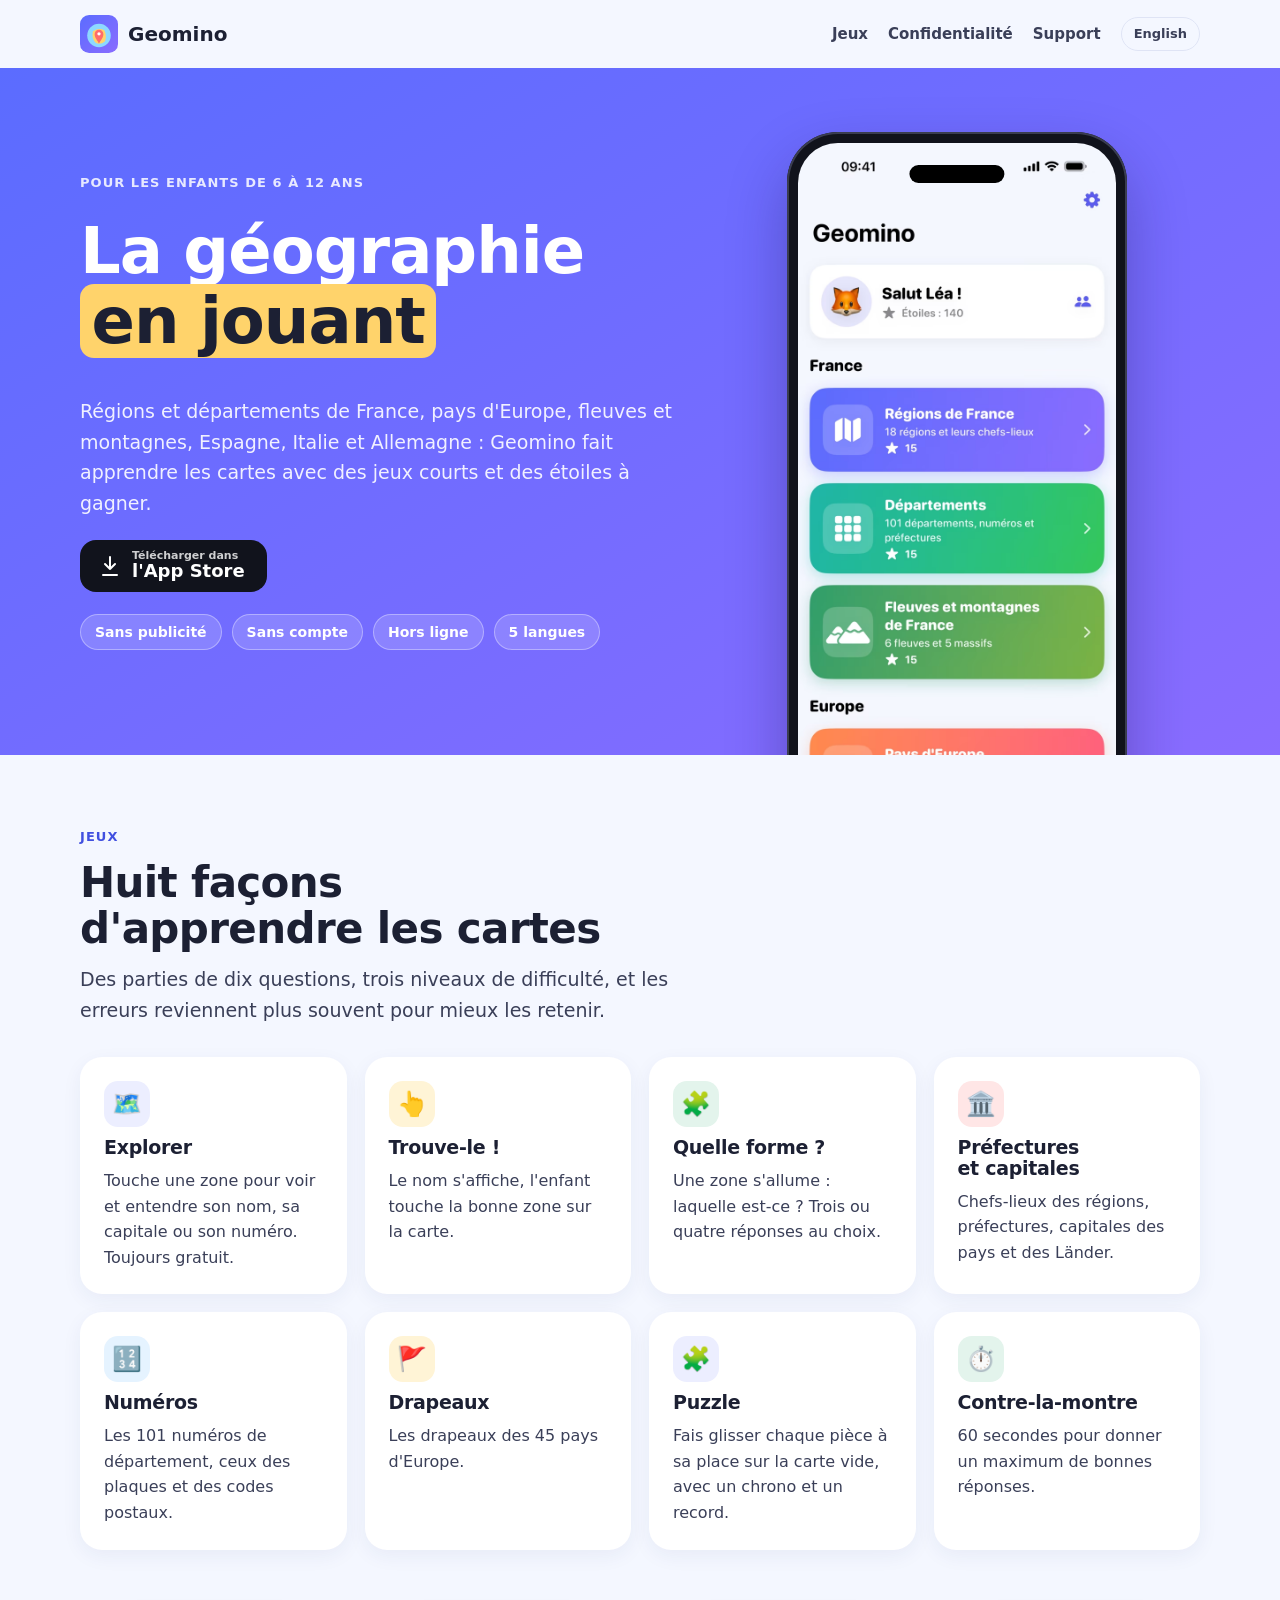
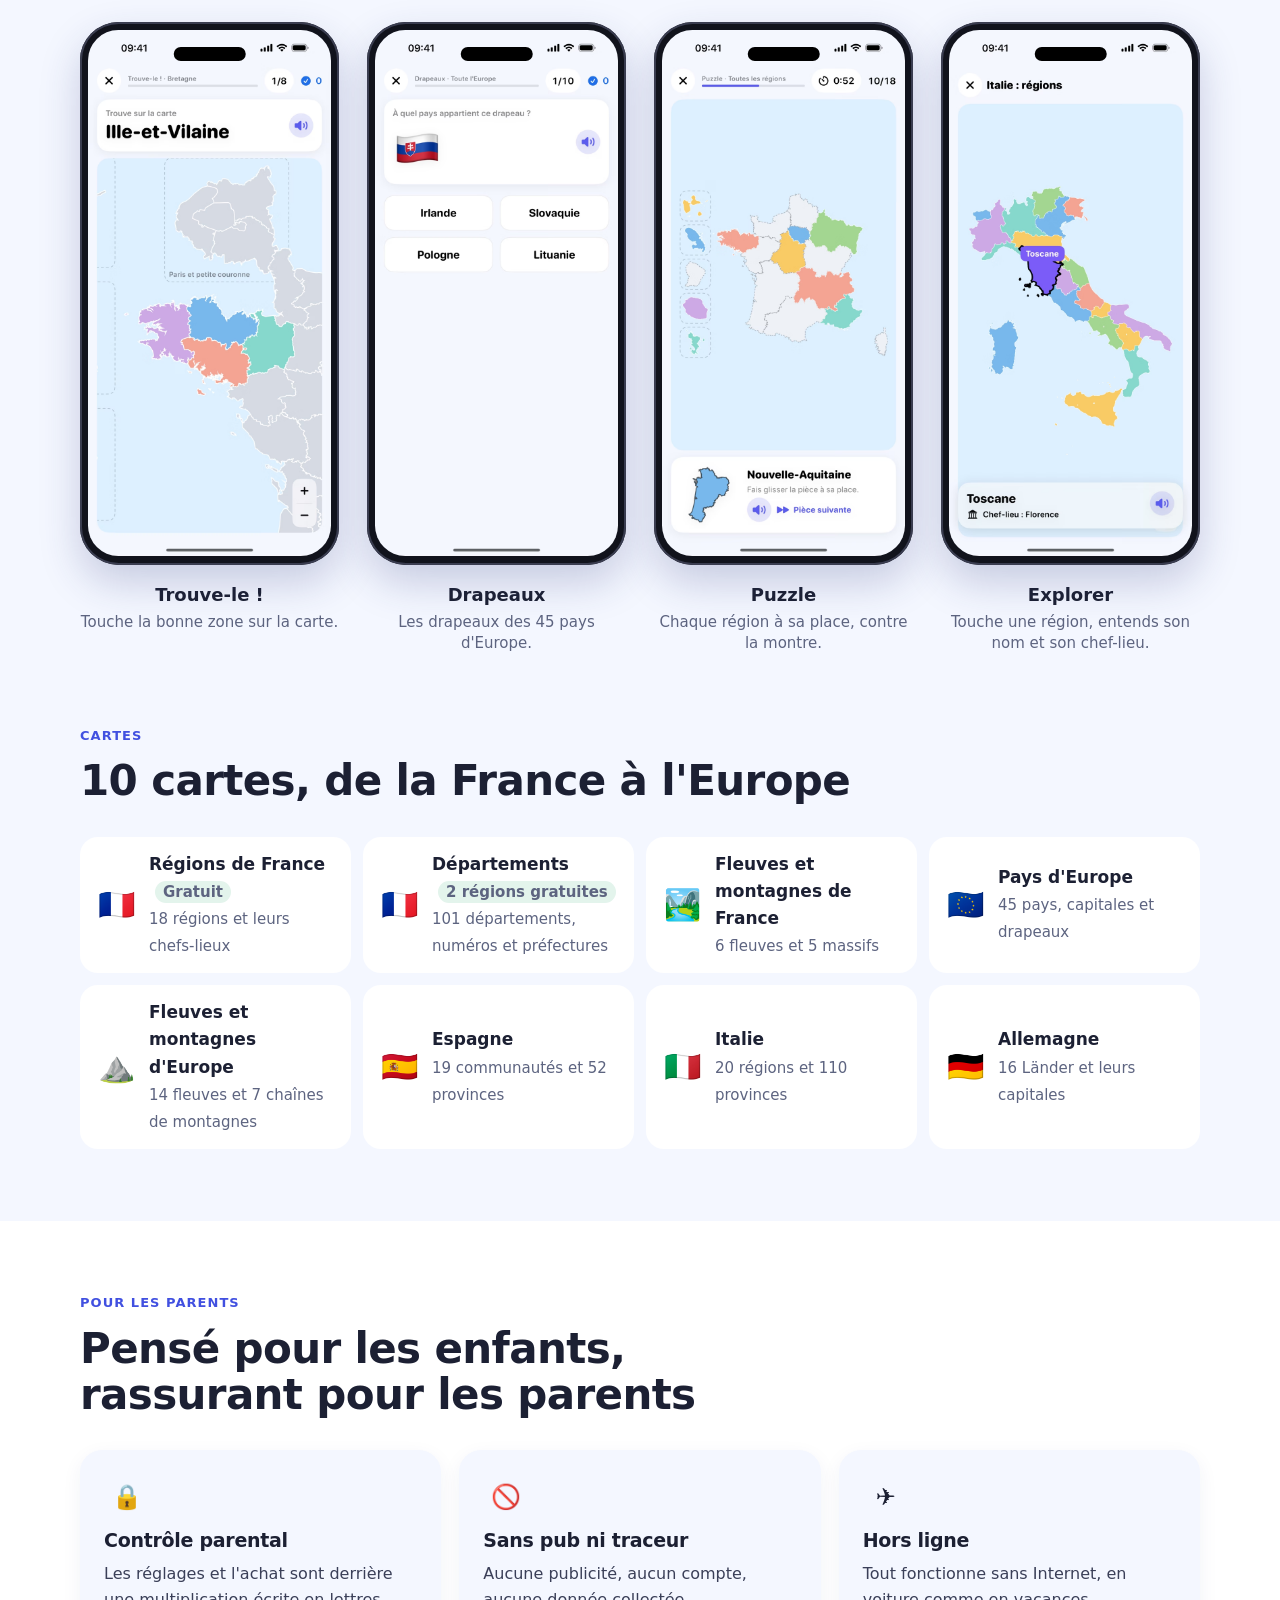
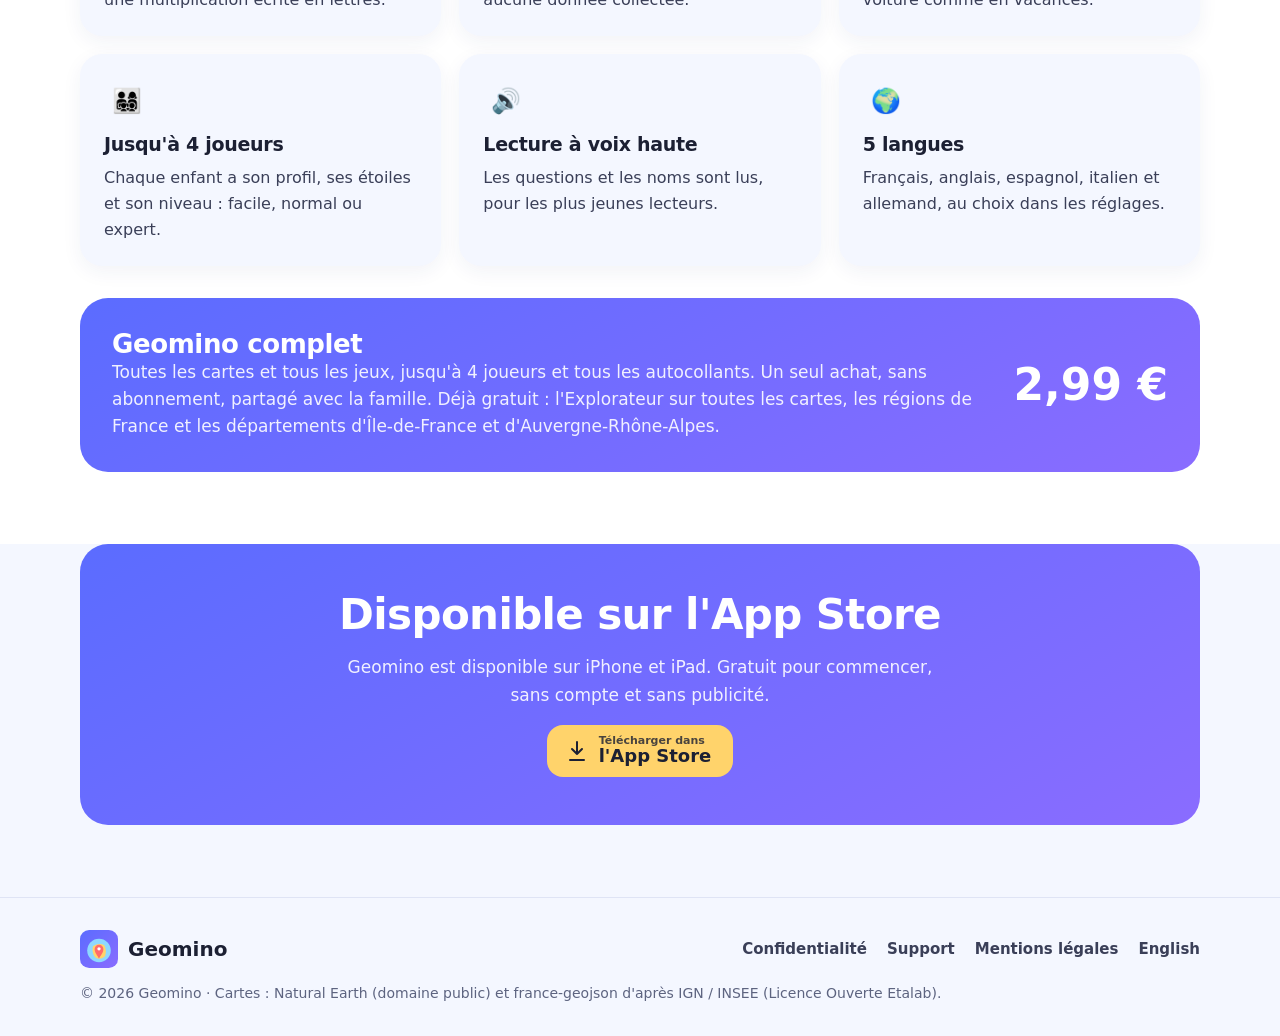
==== commit c54b0b04: "Geomino is on the App Store: download buttons (hero + bottom section) link to apps.apple.com/app/id6" ====
--- a/index.html
+++ b/index.html
@@ -31,8 +31,7 @@
       <p class="eyebrow" style="color:#fff;opacity:.85">Pour les enfants de 6 à 12 ans</p>
       <h1>La géographie <mark>en jouant</mark></h1>
       <p class="lead">Régions et départements de France, pays d'Europe, fleuves et montagnes, Espagne, Italie et Allemagne : Geomino fait apprendre les cartes avec des jeux courts et des étoiles à gagner.</p>
-      <!-- TODO: after the release, replace with <a class="btn btn-store" href="https://apps.apple.com/app/id6835195947"> -->
-      <span class="btn btn-store"><span><small>Bientôt sur</small>l'App Store</span></span>
+      <a class="btn btn-store" href="https://apps.apple.com/app/id6835195947"><svg width="24" height="24" viewBox="0 0 24 24" fill="none" stroke="currentColor" stroke-width="2" stroke-linecap="round" stroke-linejoin="round" aria-hidden="true"><path d="M12 3v12M7 10l5 5 5-5M5 21h14"/></svg><span><small>Télécharger dans</small>l'App Store</span></a>
       <div class="badges"><span class="badge">Sans publicité</span><span class="badge">Sans compte</span><span class="badge">Hors ligne</span><span class="badge">5 langues</span></div>
     </div>
     <div class="hero-shot"><div class="device"><picture><source type="image/avif" srcset="./assets/screens/fr-01-home-720.avif 720w, ./assets/screens/fr-01-home-1320.avif 1320w" sizes="(max-width: 860px) 260px, 340px"><img src="./assets/screens/fr-01-home-1320.jpg" srcset="./assets/screens/fr-01-home-720.jpg 720w, ./assets/screens/fr-01-home-1320.jpg 1320w" sizes="(max-width: 860px) 260px, 340px" alt="Écran d'accueil de Geomino avec les cartes de France et d'Europe" width="1320" height="2868"></picture></div></div>
@@ -66,6 +65,15 @@
     </div>
   </div>
 </section>
+<section class="section download" id="telecharger" aria-labelledby="dl">
+  <div class="wrap">
+    <div class="cta">
+      <h2 id="dl">Disponible sur l'App Store</h2>
+      <p>Geomino est disponible sur iPhone et iPad. Gratuit pour commencer, sans compte et sans publicité.</p>
+      <a class="btn btn-store" href="https://apps.apple.com/app/id6835195947"><svg width="24" height="24" viewBox="0 0 24 24" fill="none" stroke="currentColor" stroke-width="2" stroke-linecap="round" stroke-linejoin="round" aria-hidden="true"><path d="M12 3v12M7 10l5 5 5-5M5 21h14"/></svg><span><small>Télécharger dans</small>l'App Store</span></a>
+    </div>
+  </div>
+</section>
 </main>
 <footer class="footer">
   <div class="wrap">
--- a/styles.css
+++ b/styles.css
@@ -72,9 +72,10 @@
 .badge { background: rgba(255, 255, 255, 0.16); border: 1px solid rgba(255, 255, 255, 0.35); border-radius: 999px; padding: 6px 14px; font-size: 14px; font-weight: 700; }
 
 .btn { display: inline-flex; align-items: center; justify-content: center; gap: 10px; min-height: 52px; padding: 12px 24px; border-radius: 16px; font-weight: 800; font-size: 17px; text-decoration: none; border: 0; }
-.btn-store { background: #11131C; color: #fff; align-self: flex-start; }
+.btn-store { background: #11131C; color: #fff; align-self: flex-start; padding: 10px 22px 10px 18px; }
+.btn-store svg { flex: none; }
 .btn-store small { display: block; font-size: 11px; font-weight: 600; opacity: 0.8; line-height: 1; }
-.btn-store span { line-height: 1.15; text-align: left; }
+.btn-store span { line-height: 1.15; text-align: left; font-size: 18px; }
 .btn-store:hover { color: #fff; background: #000; }
 .btn-primary { background: var(--purple); color: #fff; }
 .btn-primary:hover { background: var(--purple-text); color: #fff; }
@@ -137,3 +138,12 @@
   .shots { grid-template-columns: repeat(2, 1fr); }
   .price { grid-template-columns: 1fr; }
 }
+
+/* Download call to action at the bottom of the home page */
+.download { padding-top: 0; }
+.cta { background: linear-gradient(150deg, var(--purple), var(--purple-2)); color: #fff; border-radius: 28px; padding: 48px 32px;
+       display: flex; flex-direction: column; align-items: center; gap: 16px; text-align: center; }
+.cta h2 { color: #fff; }
+.cta p { color: rgba(255, 255, 255, 0.9); max-width: 36em; }
+.cta .btn-store { align-self: center; background: var(--land); color: var(--text); }
+.cta .btn-store:hover { background: #FFC94A; color: var(--text); }
